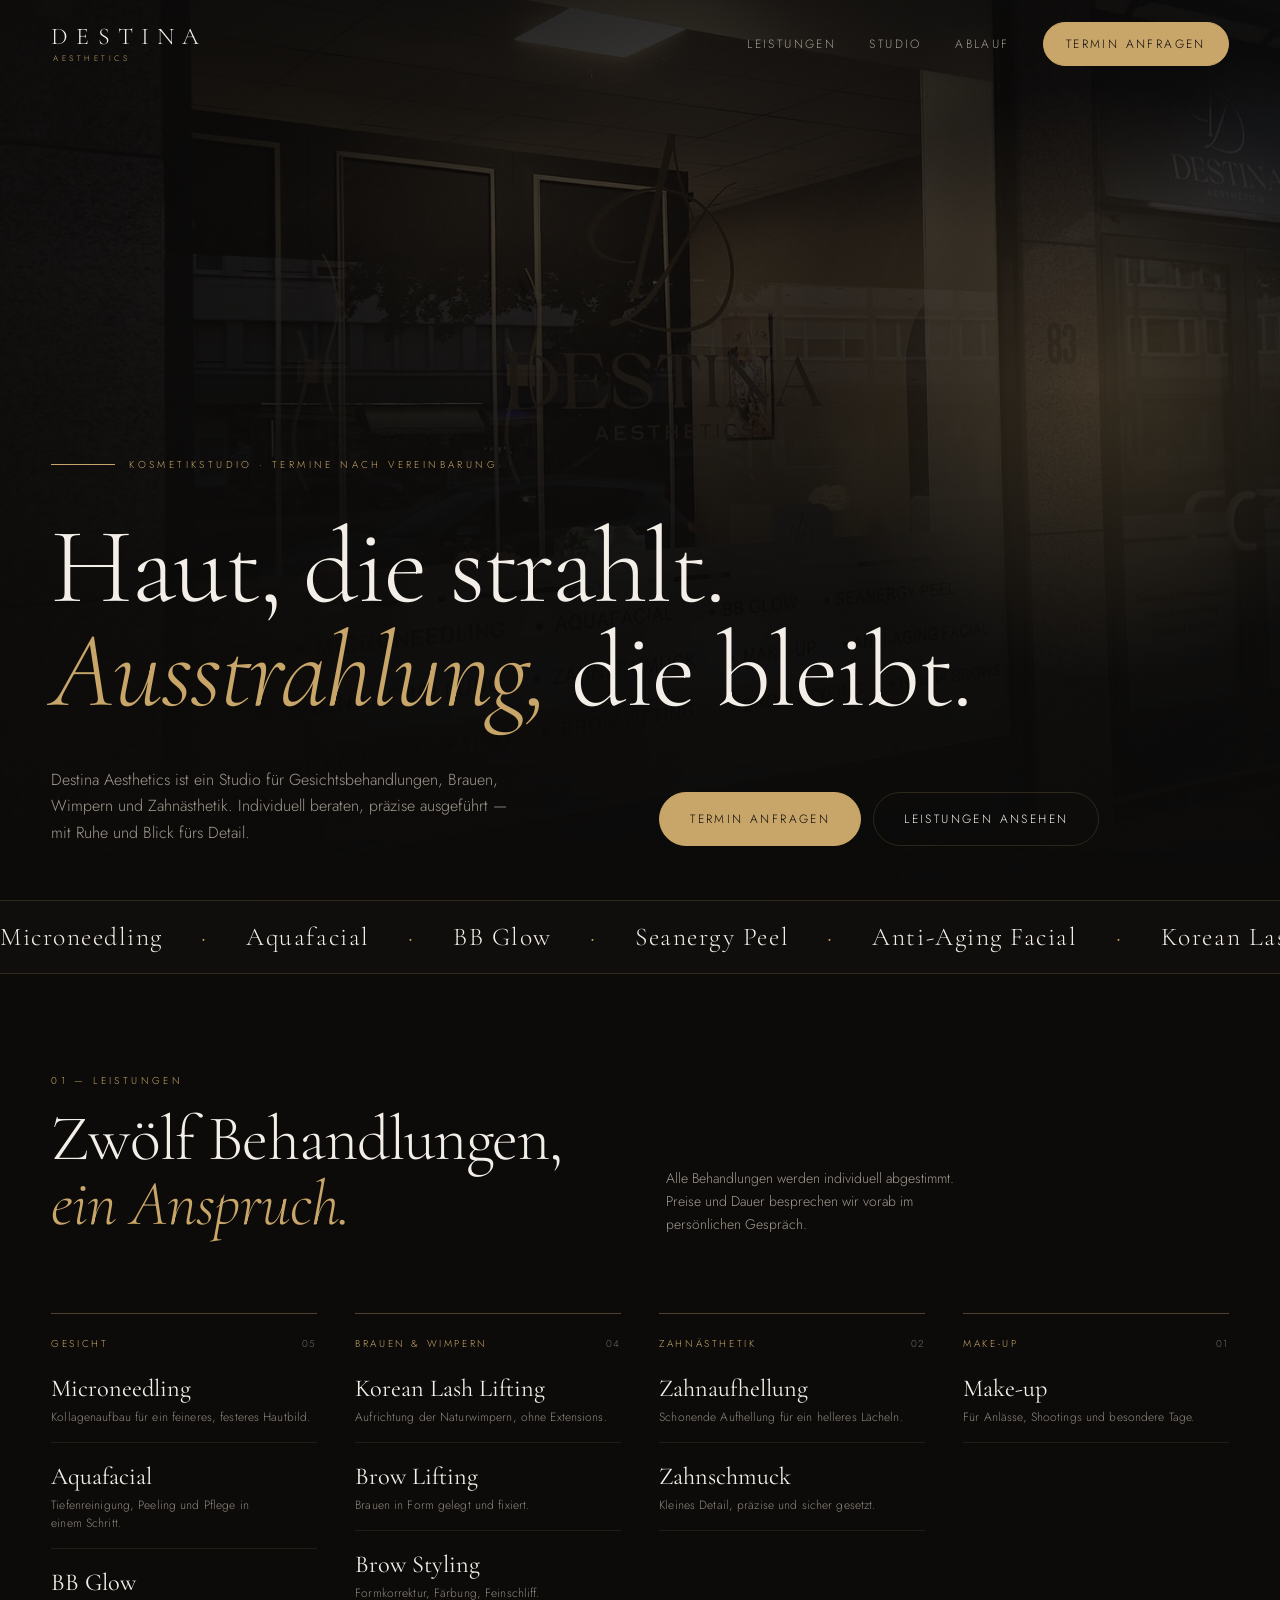
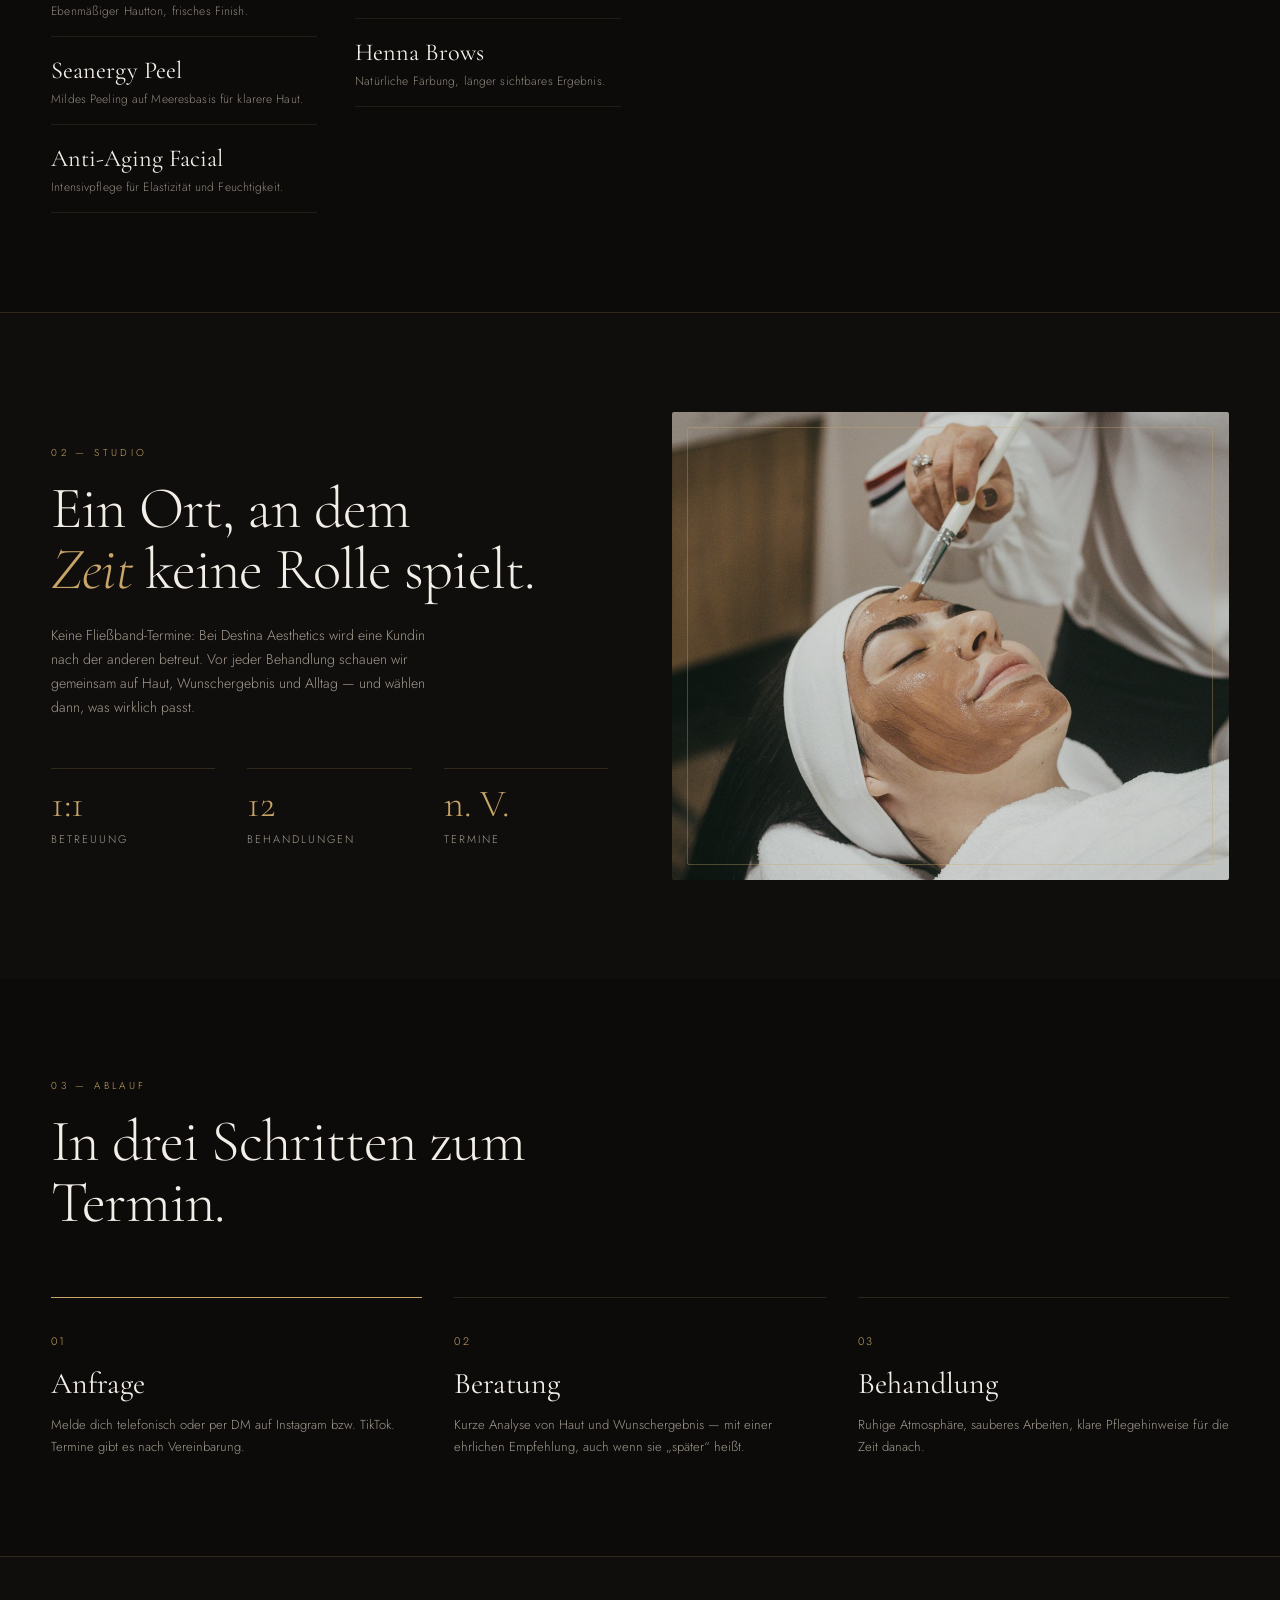
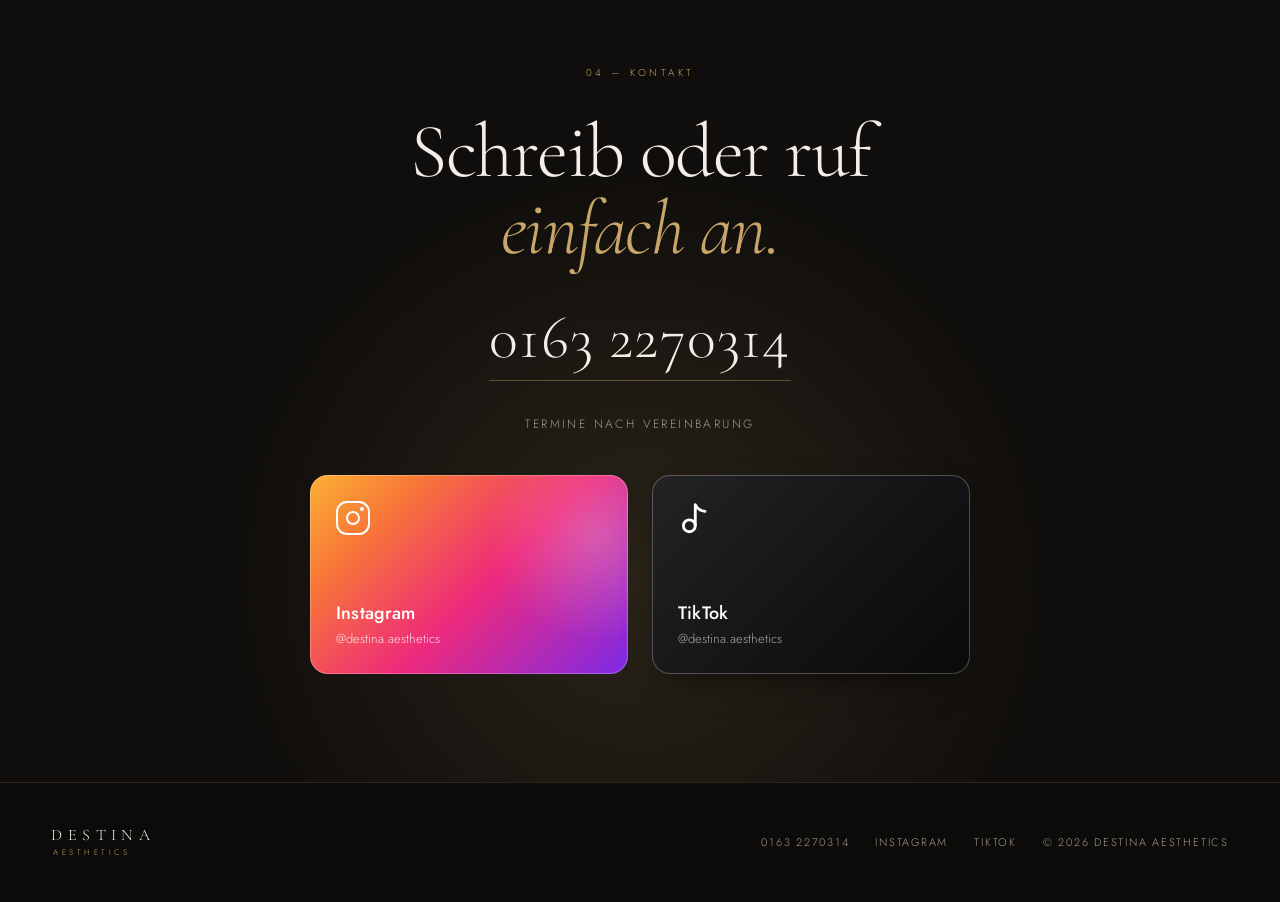
==== index.html @ 426e4614 "Destina Aesthetics: statische Website aus DC-Designdatei Die Vorlage nutzte ein Komponentenformat (<" ====
<!DOCTYPE html>
<html lang="de">
<head>
<meta charset="utf-8">
<meta name="viewport" content="width=device-width, initial-scale=1">
<title>Destina Aesthetics — Kosmetikstudio für Gesicht, Brauen, Wimpern & Zahnästhetik</title>
<meta name="description" content="Destina Aesthetics: Studio für Microneedling, Aquafacial, BB Glow, Brow &amp; Lash Lifting, Zahnaufhellung und Make-up. 1:1 Betreuung, Termine nach Vereinbarung.">
<meta name="theme-color" content="#0c0b0a">
<link rel="canonical" href="https://36ilyas.github.io/destina-aesthetics/">

<meta property="og:type" content="website">
<meta property="og:locale" content="de_DE">
<meta property="og:site_name" content="Destina Aesthetics">
<meta property="og:title" content="Destina Aesthetics — Haut, die strahlt.">
<meta property="og:description" content="Studio für Gesichtsbehandlungen, Brauen, Wimpern und Zahnästhetik. Individuell beraten, präzise ausgeführt.">
<meta property="og:image" content="https://36ilyas.github.io/destina-aesthetics/assets/img/hero.jpg">
<meta name="twitter:card" content="summary_large_image">

<link rel="icon" href="assets/img/favicon.svg" type="image/svg+xml">
<link rel="apple-touch-icon" href="assets/img/favicon.svg">

<link rel="preconnect" href="https://fonts.googleapis.com">
<link rel="preconnect" href="https://fonts.gstatic.com" crossorigin>
<link href="https://fonts.googleapis.com/css2?family=Cormorant+Garamond:ital,wght@0,300;0,400;0,500;1,300;1,400&family=Jost:wght@300;400;500&display=swap" rel="stylesheet">
<script>document.documentElement.classList.add('js');</script>
<link rel="stylesheet" href="assets/css/styles.css">

<script type="application/ld+json">
{
  "@context": "https://schema.org",
  "@type": "BeautySalon",
  "name": "Destina Aesthetics",
  "description": "Kosmetikstudio für Gesichtsbehandlungen, Brauen, Wimpern und Zahnästhetik.",
  "telephone": "+491632270314",
  "image": "https://36ilyas.github.io/destina-aesthetics/assets/img/hero.jpg",
  "url": "https://36ilyas.github.io/destina-aesthetics/",
  "sameAs": [
    "https://instagram.com/destina.aesthetics",
    "https://www.tiktok.com/@destina.aesthetics"
  ],
  "priceRange": "$$"
}
</script>
</head>
<body>

<a class="skip-link" href="#leistungen">Zum Inhalt springen</a>

<header class="site-header" id="site-header">
  <div class="header-inner">
    <a class="brand" href="#top">
      <span class="brand-name">DESTINA</span>
      <span class="brand-sub">AESTHETICS</span>
    </a>

    <nav class="nav-desktop" aria-label="Hauptnavigation">
      <a class="nav-link" href="#leistungen">Leistungen</a>
      <a class="nav-link" href="#studio">Studio</a>
      <a class="nav-link" href="#ablauf">Ablauf</a>
      <a class="btn btn-gold btn-sm" href="tel:+491632270314">Termin anfragen</a>
    </nav>

    <button class="nav-toggle" id="nav-toggle" type="button" aria-label="Menü öffnen" aria-expanded="false" aria-controls="mobile-menu">
      <span></span>
      <span></span>
    </button>
  </div>
</header>

<div class="mobile-menu" id="mobile-menu" hidden>
  <div class="mobile-menu-top">
    <span class="brand-name">DESTINA</span>
    <button class="menu-close" id="menu-close" type="button" aria-label="Menü schließen">&times;</button>
  </div>
  <nav class="mobile-nav" aria-label="Mobile Navigation">
    <a href="#leistungen">Leistungen</a>
    <a href="#studio">Studio</a>
    <a href="#ablauf">Ablauf</a>
    <a href="#kontakt" class="is-gold">Kontakt</a>
  </nav>
  <div class="mobile-menu-foot">
    <a class="mobile-phone" href="tel:+491632270314">0163 2270314</a>
    <div class="pill-row">
      <a class="pill" href="https://instagram.com/destina.aesthetics" target="_blank" rel="noopener">Instagram</a>
      <a class="pill" href="https://www.tiktok.com/@destina.aesthetics" target="_blank" rel="noopener">TikTok</a>
    </div>
  </div>
</div>

<main>

  <section class="hero" id="top">
    <div class="hero-media"><div class="hero-image"></div></div>
    <div class="hero-veil hero-veil-v"></div>
    <div class="hero-veil hero-veil-h"></div>
    <div class="hero-glow" aria-hidden="true"></div>

    <div class="hero-inner">
      <div class="eyebrow-row" data-reveal>
        <span class="rule"></span>
        <span class="eyebrow">Kosmetikstudio · Termine nach Vereinbarung</span>
      </div>

      <h1 class="hero-title" data-reveal>Haut, die strahlt.<br><em>Ausstrahlung,</em> die bleibt.</h1>

      <div class="hero-bottom">
        <p class="hero-lead" data-reveal>Destina Aesthetics ist ein Studio für Gesichtsbehandlungen, Brauen, Wimpern und Zahnästhetik. Individuell beraten, präzise ausgeführt — mit Ruhe und Blick fürs Detail.</p>
        <div class="hero-actions" data-reveal>
          <a class="btn btn-gold" href="tel:+491632270314">Termin anfragen</a>
          <a class="btn btn-ghost" href="#leistungen">Leistungen ansehen</a>
        </div>
      </div>
    </div>
  </section>

  <div class="marquee" aria-hidden="true">
    <div class="marquee-track">
      <div class="marquee-group">
        <span>Microneedling</span><span class="dot">·</span>
        <span>Aquafacial</span><span class="dot">·</span>
        <span>BB Glow</span><span class="dot">·</span>
        <span>Seanergy Peel</span><span class="dot">·</span>
        <span>Anti-Aging Facial</span><span class="dot">·</span>
        <span>Korean Lash Lifting</span><span class="dot">·</span>
        <span>Brow Lifting</span><span class="dot">·</span>
        <span>Henna Brows</span><span class="dot">·</span>
        <span>Zahnaufhellung</span><span class="dot">·</span>
        <span>Zahnschmuck</span><span class="dot">·</span>
        <span>Make-up</span><span class="dot">·</span>
      </div>
      <div class="marquee-group">
        <span>Microneedling</span><span class="dot">·</span>
        <span>Aquafacial</span><span class="dot">·</span>
        <span>BB Glow</span><span class="dot">·</span>
        <span>Seanergy Peel</span><span class="dot">·</span>
        <span>Anti-Aging Facial</span><span class="dot">·</span>
        <span>Korean Lash Lifting</span><span class="dot">·</span>
        <span>Brow Lifting</span><span class="dot">·</span>
        <span>Henna Brows</span><span class="dot">·</span>
        <span>Zahnaufhellung</span><span class="dot">·</span>
        <span>Zahnschmuck</span><span class="dot">·</span>
        <span>Make-up</span><span class="dot">·</span>
      </div>
    </div>
  </div>

  <section class="section services" id="leistungen">
    <div class="wrap">
      <div class="section-head">
        <div>
          <span class="section-index" data-reveal>01 — Leistungen</span>
          <h2 class="section-title" data-reveal>Zwölf Behandlungen,<br><em>ein Anspruch.</em></h2>
        </div>
        <p class="section-note" data-reveal>Alle Behandlungen werden individuell abgestimmt. Preise und Dauer besprechen wir vorab im persönlichen Gespräch.</p>
      </div>

      <div class="service-grid">

        <div class="service-col" data-reveal>
          <div class="service-col-head">
            <span class="service-cat">Gesicht</span>
            <span class="service-count">05</span>
          </div>
          <div class="service-items">
            <article class="service-item">
              <h3>Microneedling</h3>
              <p>Kollagenaufbau für ein feineres, festeres Hautbild.</p>
            </article>
            <article class="service-item">
              <h3>Aquafacial</h3>
              <p>Tiefenreinigung, Peeling und Pflege in einem Schritt.</p>
            </article>
            <article class="service-item">
              <h3>BB Glow</h3>
              <p>Ebenmäßiger Hautton, frisches Finish.</p>
            </article>
            <article class="service-item">
              <h3>Seanergy Peel</h3>
              <p>Mildes Peeling auf Meeresbasis für klarere Haut.</p>
            </article>
            <article class="service-item">
              <h3>Anti-Aging Facial</h3>
              <p>Intensivpflege für Elastizität und Feuchtigkeit.</p>
            </article>
          </div>
        </div>

        <div class="service-col" data-reveal>
          <div class="service-col-head">
            <span class="service-cat">Brauen &amp; Wimpern</span>
            <span class="service-count">04</span>
          </div>
          <div class="service-items">
            <article class="service-item">
              <h3>Korean Lash Lifting</h3>
              <p>Aufrichtung der Naturwimpern, ohne Extensions.</p>
            </article>
            <article class="service-item">
              <h3>Brow Lifting</h3>
              <p>Brauen in Form gelegt und fixiert.</p>
            </article>
            <article class="service-item">
              <h3>Brow Styling</h3>
              <p>Formkorrektur, Färbung, Feinschliff.</p>
            </article>
            <article class="service-item">
              <h3>Henna Brows</h3>
              <p>Natürliche Färbung, länger sichtbares Ergebnis.</p>
            </article>
          </div>
        </div>

        <div class="service-col" data-reveal>
          <div class="service-col-head">
            <span class="service-cat">Zahnästhetik</span>
            <span class="service-count">02</span>
          </div>
          <div class="service-items">
            <article class="service-item">
              <h3>Zahnaufhellung</h3>
              <p>Schonende Aufhellung für ein helleres Lächeln.</p>
            </article>
            <article class="service-item">
              <h3>Zahnschmuck</h3>
              <p>Kleines Detail, präzise und sicher gesetzt.</p>
            </article>
          </div>
        </div>

        <div class="service-col" data-reveal>
          <div class="service-col-head">
            <span class="service-cat">Make-up</span>
            <span class="service-count">01</span>
          </div>
          <div class="service-items">
            <article class="service-item">
              <h3>Make-up</h3>
              <p>Für Anlässe, Shootings und besondere Tage.</p>
            </article>
          </div>
        </div>

      </div>
    </div>
  </section>

  <section class="section studio" id="studio">
    <div class="wrap studio-grid">
      <div>
        <span class="section-index" data-reveal>02 — Studio</span>
        <h2 class="section-title section-title-sm" data-reveal>Ein Ort, an dem<br><em>Zeit</em> keine Rolle spielt.</h2>
        <p class="studio-text" data-reveal>Keine Fließband-Termine: Bei Destina Aesthetics wird eine Kundin nach der anderen betreut. Vor jeder Behandlung schauen wir gemeinsam auf Haut, Wunschergebnis und Alltag — und wählen dann, was wirklich passt.</p>

        <div class="stats" data-reveal>
          <div class="stat">
            <div class="stat-value">1:1</div>
            <div class="stat-label">Betreuung</div>
          </div>
          <div class="stat">
            <div class="stat-value">12</div>
            <div class="stat-label">Behandlungen</div>
          </div>
          <div class="stat">
            <div class="stat-value">n. V.</div>
            <div class="stat-label">Termine</div>
          </div>
        </div>
      </div>

      <figure class="studio-figure" data-reveal>
        <img src="assets/img/studio.jpg" alt="Gesichtsbehandlung im Studio: Maske wird mit dem Pinsel aufgetragen" width="1400" height="934" loading="lazy" decoding="async">
        <span class="studio-frame" aria-hidden="true"></span>
      </figure>
    </div>
  </section>

  <section class="section process" id="ablauf">
    <div class="wrap">
      <span class="section-index" data-reveal>03 — Ablauf</span>
      <h2 class="section-title section-title-sm process-title" data-reveal>In drei Schritten zum Termin.</h2>

      <div class="steps">
        <div class="step step-active" data-reveal>
          <span class="step-num">01</span>
          <h3>Anfrage</h3>
          <p>Melde dich telefonisch oder per DM auf Instagram bzw. TikTok. Termine gibt es nach Vereinbarung.</p>
        </div>
        <div class="step" data-reveal>
          <span class="step-num">02</span>
          <h3>Beratung</h3>
          <p>Kurze Analyse von Haut und Wunschergebnis — mit einer ehrlichen Empfehlung, auch wenn sie „später“ heißt.</p>
        </div>
        <div class="step" data-reveal>
          <span class="step-num">03</span>
          <h3>Behandlung</h3>
          <p>Ruhige Atmosphäre, sauberes Arbeiten, klare Pflegehinweise für die Zeit danach.</p>
        </div>
      </div>
    </div>
  </section>

  <section class="section contact" id="kontakt">
    <div class="contact-glow" aria-hidden="true"></div>
    <div class="contact-inner">
      <span class="section-index" data-reveal>04 — Kontakt</span>
      <h2 class="contact-title" data-reveal>Schreib oder ruf<br><em>einfach an.</em></h2>
      <a class="contact-phone" href="tel:+491632270314" data-reveal>0163 2270314</a>
      <p class="contact-note" data-reveal>Termine nach Vereinbarung</p>

      <div class="social-cards" data-reveal>
        <a class="social-card social-ig" href="https://instagram.com/destina.aesthetics" target="_blank" rel="noopener">
          <span class="social-shine" aria-hidden="true"></span>
          <span class="ig-mark" aria-hidden="true"><span></span><span></span></span>
          <span class="social-text">
            <span class="social-name">Instagram</span>
            <span class="social-handle">@destina.aesthetics</span>
          </span>
        </a>
        <a class="social-card social-tt" href="https://www.tiktok.com/@destina.aesthetics" target="_blank" rel="noopener">
          <svg class="tt-mark" viewBox="0 0 24 24" aria-hidden="true">
            <circle cx="8" cy="17.5" r="4.2" fill="none" stroke="#fff" stroke-width="2"></circle>
            <path d="M12.2 17.5V2.6c1.6 3.1 3.9 4.6 6.9 4.7" fill="none" stroke="#fff" stroke-width="2" stroke-linecap="round" stroke-linejoin="round"></path>
          </svg>
          <span class="social-text">
            <span class="social-name">TikTok</span>
            <span class="social-handle">@destina.aesthetics</span>
          </span>
        </a>
      </div>
    </div>
  </section>

</main>

<footer class="site-footer">
  <div class="wrap footer-inner">
    <div class="brand">
      <span class="brand-name brand-name-sm">DESTINA</span>
      <span class="brand-sub">AESTHETICS</span>
    </div>
    <div class="footer-links">
      <a href="tel:+491632270314">0163 2270314</a>
      <a href="https://instagram.com/destina.aesthetics" target="_blank" rel="noopener">Instagram</a>
      <a href="https://www.tiktok.com/@destina.aesthetics" target="_blank" rel="noopener">TikTok</a>
      <span>© 2026 Destina Aesthetics</span>
    </div>
  </div>
</footer>

<script src="assets/js/main.js" defer></script>
</body>
</html>
---- assets/css/styles.css ----
/* ==========================================================================
   Destina Aesthetics — Stylesheet
   ========================================================================== */

:root {
  --gold: #c8a568;
  --gold-soft: #e3caa0;
  --ink: #f3eee7;
  --muted: #a29a8e;
  --dim: #8f877c;
  --faint: #6f675d;
  --bg: #0c0b0a;
  --bg-alt: #100e0c;
  --line: rgba(200, 165, 104, .18);
  --line-soft: rgba(200, 165, 104, .12);
  --line-strong: rgba(200, 165, 104, .35);
  --serif: 'Cormorant Garamond', Georgia, 'Times New Roman', serif;
  --sans: 'Jost', 'Helvetica Neue', Helvetica, Arial, sans-serif;
  --gutter: clamp(18px, 4vw, 56px);
  --section-y: clamp(70px, 11vh, 150px);
  --ease: cubic-bezier(.2, .8, .2, 1);
}

*, *::before, *::after { box-sizing: border-box; }

html {
  scroll-behavior: smooth;
  -webkit-text-size-adjust: 100%;
}

body {
  margin: 0;
  background: var(--bg);
  color: var(--ink);
  font-family: var(--sans);
  font-weight: 300;
  overflow-x: hidden;
  -webkit-font-smoothing: antialiased;
}

a { color: var(--gold); text-decoration: none; }
a:hover { color: var(--gold-soft); }
img { max-width: 100%; display: block; }
::selection { background: var(--gold); color: #0c0b0a; }

:focus-visible {
  outline: 2px solid var(--gold);
  outline-offset: 3px;
  border-radius: 2px;
}

.wrap { max-width: 1440px; margin: 0 auto; }

.skip-link {
  position: absolute;
  left: -9999px;
  top: 0;
  z-index: 200;
  background: var(--gold);
  color: #0c0b0a;
  padding: 12px 20px;
  font-size: 12px;
  letter-spacing: .2em;
  text-transform: uppercase;
}
.skip-link:focus { left: 12px; top: 12px; color: #0c0b0a; }

/* Animations ------------------------------------------------------------- */

@keyframes dsMarquee {
  from { transform: translate3d(0, 0, 0); }
  to   { transform: translate3d(-50%, 0, 0); }
}
@keyframes dsZoom {
  from { transform: scale(1.01); }
  to   { transform: scale(1.09); }
}
@keyframes dsGlow {
  0%, 100% { opacity: .45; transform: scale(1); }
  50%      { opacity: .7;  transform: scale(1.08); }
}

/* Reveal-on-scroll. Only armed when JS is running (html.js), so a failed
   script never leaves the page blank. */
.js [data-reveal] {
  opacity: 0;
  transform: translateY(26px);
  filter: blur(6px);
  transition:
    opacity .95s cubic-bezier(.16, .84, .24, 1) var(--reveal-delay, 0ms),
    transform 1.05s cubic-bezier(.16, .84, .24, 1) var(--reveal-delay, 0ms),
    filter .9s ease;
}
.js [data-reveal].is-in {
  opacity: 1;
  transform: none;
  filter: blur(0);
}

/* Buttons ---------------------------------------------------------------- */

.btn {
  display: inline-block;
  font-size: 12px;
  letter-spacing: .2em;
  text-transform: uppercase;
  padding: 17px 30px;
  border-radius: 999px;
  transition: transform .4s var(--ease), background .4s ease, border-color .4s ease, color .35s ease;
}
.btn-sm { padding: 12px 22px; }

.btn-gold { color: #0c0b0a; background: var(--gold); border: 1px solid var(--gold); }
.btn-gold:hover { background: var(--ink); border-color: var(--ink); color: #0c0b0a; transform: translateY(-2px); }
.btn-sm.btn-gold:hover { transform: none; }

.btn-ghost { color: var(--ink); border: 1px solid var(--line); }
.btn-ghost:hover { color: var(--ink); border-color: var(--gold); transform: translateY(-2px); }

/* Header ----------------------------------------------------------------- */

.site-header {
  position: fixed;
  inset: 0 0 auto 0;
  z-index: 80;
  border-bottom: 1px solid transparent;
  transition: background .5s ease, backdrop-filter .5s ease, border-color .5s ease;
}
.site-header.is-scrolled {
  background: rgba(12, 11, 10, .82);
  -webkit-backdrop-filter: blur(14px);
  backdrop-filter: blur(14px);
  border-bottom-color: var(--line);
}

.header-inner {
  max-width: 1440px;
  margin: 0 auto;
  padding: clamp(14px, 1.8vw, 22px) var(--gutter);
  display: flex;
  align-items: center;
  justify-content: space-between;
  gap: 20px;
}

.brand { display: grid; gap: 3px; color: var(--ink); }
.brand:hover { color: var(--ink); }
.brand-name {
  font-family: var(--serif);
  font-size: clamp(18px, 2vw, 24px);
  letter-spacing: .34em;
  line-height: 1;
}
.brand-name-sm { font-size: 16px; }
.brand-sub {
  font-size: 8px;
  letter-spacing: .44em;
  color: var(--gold);
  padding-left: 2px;
}

.nav-desktop {
  display: flex;
  align-items: center;
  gap: clamp(18px, 2.6vw, 40px);
}
.nav-link {
  font-size: 12px;
  letter-spacing: .2em;
  text-transform: uppercase;
  color: var(--muted);
  transition: color .35s ease;
}
.nav-link:hover { color: var(--ink); }

.nav-toggle {
  display: none;
  flex-direction: column;
  justify-content: center;
  gap: 6px;
  width: 46px;
  height: 46px;
  padding: 0 11px;
  background: transparent;
  border: 1px solid var(--line);
  border-radius: 999px;
  cursor: pointer;
}
.nav-toggle span { display: block; height: 1px; width: 100%; background: var(--gold); }

@media (max-width: 900px) {
  .nav-desktop { display: none; }
  .nav-toggle { display: flex; }
}

/* Mobile menu ------------------------------------------------------------ */

.mobile-menu {
  position: fixed;
  inset: 0;
  z-index: 90;
  background: var(--bg);
  display: flex;
  flex-direction: column;
  padding: clamp(18px, 4vw, 40px);
}
.mobile-menu[hidden] { display: none; }

.mobile-menu-top {
  display: flex;
  align-items: center;
  justify-content: space-between;
}
.menu-close {
  width: 46px;
  height: 46px;
  background: transparent;
  border: 1px solid var(--line);
  border-radius: 999px;
  color: var(--gold);
  font-size: 20px;
  line-height: 1;
  cursor: pointer;
}

.mobile-nav {
  margin: auto 0;
  display: grid;
  gap: clamp(10px, 2vw, 18px);
}
.mobile-nav a {
  font-family: var(--serif);
  font-size: clamp(38px, 12vw, 60px);
  color: var(--ink);
  line-height: 1.05;
}
.mobile-nav a.is-gold { color: var(--gold); }

.mobile-menu-foot { display: grid; gap: 14px; }
.mobile-phone { font-size: 14px; letter-spacing: .16em; }
.pill-row { display: flex; gap: 10px; flex-wrap: wrap; }
.pill {
  font-size: 11px;
  letter-spacing: .2em;
  text-transform: uppercase;
  border: 1px solid var(--line);
  border-radius: 999px;
  padding: 12px 20px;
  color: var(--muted);
  transition: color .35s ease, border-color .35s ease;
}
.pill:hover { color: var(--ink); border-color: var(--gold); }

/* Hero ------------------------------------------------------------------- */

.hero {
  position: relative;
  min-height: 100svh;
  display: flex;
  align-items: flex-end;
  overflow: hidden;
  padding: clamp(110px, 14vh, 180px) var(--gutter) clamp(40px, 6vh, 80px);
}
.hero-media { position: absolute; inset: 0; overflow: hidden; }
.hero-image {
  position: absolute;
  inset: -4%;
  background-image: url('../img/hero.jpg');
  background-size: cover;
  background-position: 44% calc(8% - 50px);
  opacity: .55;
  filter: saturate(.68) contrast(1.06) brightness(.92);
  animation: dsZoom 26s ease-in-out infinite alternate;
  will-change: transform;
}
.hero-veil { position: absolute; inset: 0; }
.hero-veil-v {
  background: linear-gradient(180deg,
    rgba(12, 11, 10, .70) 0%,
    rgba(12, 11, 10, .30) 26%,
    rgba(12, 11, 10, .88) 66%,
    rgba(12, 11, 10, .99) 100%);
}
.hero-veil-h {
  background: linear-gradient(90deg,
    rgba(12, 11, 10, .78) 0%,
    rgba(12, 11, 10, .15) 55%,
    rgba(12, 11, 10, .50) 100%);
}
.hero-glow {
  position: absolute;
  top: 8%;
  right: -10%;
  width: min(60vw, 620px);
  height: min(60vw, 620px);
  border-radius: 50%;
  background: radial-gradient(circle, rgba(200, 165, 104, .22), rgba(200, 165, 104, 0) 68%);
  animation: dsGlow 9s ease-in-out infinite;
  pointer-events: none;
}

.hero-inner {
  position: relative;
  width: 100%;
  max-width: 1440px;
  margin: 0 auto;
  display: grid;
  gap: clamp(26px, 4vw, 44px);
}

.eyebrow-row { display: flex; align-items: center; gap: 14px; flex-wrap: wrap; }
.rule { width: clamp(28px, 5vw, 64px); height: 1px; background: var(--gold); }
.eyebrow {
  font-size: 10px;
  letter-spacing: .34em;
  text-transform: uppercase;
  color: var(--gold);
}

.hero-title {
  margin: 0;
  font-family: var(--serif);
  font-weight: 300;
  font-size: clamp(42px, 8.4vw, 132px);
  line-height: .96;
  letter-spacing: -.02em;
  text-wrap: balance;
}
.hero-title em { font-style: italic; color: var(--gold); }

.hero-bottom {
  display: grid;
  grid-template-columns: repeat(auto-fit, minmax(280px, 1fr));
  gap: clamp(24px, 3vw, 48px);
  align-items: end;
}
.hero-lead {
  margin: 0;
  max-width: 52ch;
  color: var(--muted);
  font-size: clamp(15px, 1.25vw, 19px);
  line-height: 1.65;
  text-wrap: pretty;
}
.hero-actions { display: flex; flex-wrap: wrap; gap: 12px; }

/* Marquee ---------------------------------------------------------------- */

.marquee {
  border-top: 1px solid var(--line);
  border-bottom: 1px solid var(--line);
  padding: clamp(14px, 1.6vw, 22px) 0;
  overflow: hidden;
  background: var(--bg-alt);
}
.marquee-track {
  display: flex;
  width: max-content;
  animation: dsMarquee 42s linear infinite;
  will-change: transform;
}
.marquee-group {
  display: flex;
  align-items: center;
  gap: clamp(20px, 3vw, 44px);
  padding-right: clamp(20px, 3vw, 44px);
}
.marquee-group span {
  font-family: var(--serif);
  font-size: clamp(18px, 2vw, 30px);
  letter-spacing: .06em;
  white-space: nowrap;
}
.marquee-group .dot { color: var(--gold); }

/* Sections --------------------------------------------------------------- */

.section { padding: var(--section-y) var(--gutter); }

.section-index {
  display: block;
  font-size: 10px;
  letter-spacing: .34em;
  text-transform: uppercase;
  color: var(--gold);
  margin-bottom: 18px;
}

.section-title {
  margin: 0;
  font-family: var(--serif);
  font-weight: 300;
  font-size: clamp(34px, 5vw, 68px);
  line-height: 1.02;
  letter-spacing: -.015em;
}
.section-title em { font-style: italic; color: var(--gold); }
.section-title-sm { font-size: clamp(32px, 4.6vw, 62px); line-height: 1.04; }

/* Services --------------------------------------------------------------- */

.section-head {
  display: grid;
  grid-template-columns: repeat(auto-fit, minmax(300px, 1fr));
  gap: clamp(24px, 4vw, 64px);
  align-items: end;
  margin-bottom: clamp(40px, 6vw, 80px);
}
.section-note {
  margin: 0;
  max-width: 42ch;
  color: var(--muted);
  font-size: clamp(14px, 1.05vw, 17px);
  line-height: 1.65;
  text-wrap: pretty;
}

.service-grid {
  display: grid;
  grid-template-columns: repeat(auto-fit, minmax(240px, 1fr));
  gap: clamp(24px, 3vw, 44px);
}
.service-col {
  border-top: 1px solid var(--line-strong);
  padding-top: clamp(16px, 1.8vw, 22px);
}
.service-col-head {
  display: flex;
  align-items: baseline;
  justify-content: space-between;
  gap: 12px;
  margin-bottom: clamp(16px, 2vw, 24px);
}
.service-cat {
  font-size: 10px;
  letter-spacing: .26em;
  text-transform: uppercase;
  color: var(--gold);
}
.service-count { font-size: 10px; letter-spacing: .14em; color: var(--faint); }

.service-items { display: grid; gap: clamp(14px, 1.6vw, 20px); }
.service-item {
  display: grid;
  gap: 5px;
  padding-bottom: clamp(12px, 1.4vw, 16px);
  border-bottom: 1px solid var(--line-soft);
  transition: border-color .4s ease;
}
.service-item:hover { border-bottom-color: var(--line-strong); }
.service-item h3 {
  margin: 0;
  font-family: var(--serif);
  font-weight: 400;
  font-size: clamp(20px, 1.9vw, 26px);
  line-height: 1.15;
}
.service-item p {
  margin: 0;
  color: var(--dim);
  font-size: 12px;
  line-height: 1.5;
  letter-spacing: .01em;
  text-wrap: pretty;
}

/* Studio ----------------------------------------------------------------- */

.studio {
  background: var(--bg-alt);
  border-top: 1px solid var(--line);
}
.studio-grid {
  display: grid;
  grid-template-columns: repeat(auto-fit, minmax(300px, 1fr));
  gap: clamp(34px, 5vw, 80px);
  align-items: center;
}
.studio-text {
  margin: 24px 0 0;
  max-width: 48ch;
  color: var(--muted);
  font-size: clamp(14px, 1.1vw, 17px);
  line-height: 1.7;
  text-wrap: pretty;
}
.stats {
  display: grid;
  grid-template-columns: repeat(auto-fit, minmax(150px, 1fr));
  gap: clamp(18px, 2.5vw, 32px);
  margin-top: clamp(30px, 4vw, 48px);
}
.stat { border-top: 1px solid var(--line); padding-top: 16px; }
.stat-value {
  font-family: var(--serif);
  font-size: clamp(26px, 3vw, 40px);
  color: var(--gold);
  line-height: 1;
}
.stat-label {
  font-size: 11px;
  letter-spacing: .18em;
  text-transform: uppercase;
  color: var(--muted);
  margin-top: 8px;
}

.studio-figure { position: relative; margin: 0; }
.studio-figure img {
  width: 100%;
  height: clamp(300px, 52vh, 600px);
  object-fit: cover;
  object-position: 52% 50%;
  border-radius: 2px;
  filter: saturate(.72) brightness(.86);
}
.studio-frame {
  position: absolute;
  inset: clamp(8px, 1.2vw, 16px);
  border: 1px solid var(--line-strong);
  border-radius: 2px;
  pointer-events: none;
}

/* Ablauf ----------------------------------------------------------------- */

.process-title {
  margin: 0 0 clamp(34px, 5vw, 64px);
  max-width: 22ch;
}
.steps {
  display: grid;
  grid-template-columns: repeat(auto-fit, minmax(250px, 1fr));
  gap: clamp(20px, 2.5vw, 36px);
}
.step {
  border-top: 1px solid var(--line);
  padding-top: clamp(20px, 2.5vw, 30px);
}
.step-active { border-top-color: var(--gold); }
.step-num { font-size: 11px; letter-spacing: .2em; color: var(--gold); }
.step h3 {
  margin: 14px 0 12px;
  font-family: var(--serif);
  font-weight: 400;
  font-size: clamp(22px, 2.4vw, 30px);
}
.step p {
  margin: 0;
  color: var(--muted);
  font-size: clamp(13px, 1vw, 16px);
  line-height: 1.65;
  text-wrap: pretty;
}

/* Kontakt ---------------------------------------------------------------- */

.contact {
  position: relative;
  padding: clamp(70px, 12vh, 160px) var(--gutter);
  background: var(--bg-alt);
  border-top: 1px solid var(--line);
  overflow: hidden;
}
.contact-glow {
  position: absolute;
  bottom: -30%;
  left: 50%;
  transform: translateX(-50%);
  width: min(90vw, 900px);
  height: min(90vw, 900px);
  border-radius: 50%;
  background: radial-gradient(circle, rgba(200, 165, 104, .14), rgba(200, 165, 104, 0) 65%);
  pointer-events: none;
}
.contact-inner {
  position: relative;
  max-width: 1000px;
  margin: 0 auto;
  text-align: center;
  display: grid;
  gap: clamp(22px, 3vw, 34px);
  justify-items: center;
}
.contact .section-index { margin-bottom: 0; }
.contact-title {
  margin: 0;
  font-family: var(--serif);
  font-weight: 300;
  font-size: clamp(34px, 6vw, 84px);
  line-height: 1;
  letter-spacing: -.02em;
}
.contact-title em { font-style: italic; color: var(--gold); }
.contact-phone {
  font-family: var(--serif);
  font-size: clamp(28px, 5vw, 60px);
  letter-spacing: .02em;
  color: var(--ink);
  border-bottom: 1px solid rgba(200, 165, 104, .4);
  padding-bottom: 6px;
  transition: color .4s ease, border-color .4s ease;
}
.contact-phone:hover { color: var(--gold); border-bottom-color: var(--gold); }
.contact-note {
  margin: 0;
  font-size: 12px;
  letter-spacing: .2em;
  text-transform: uppercase;
  color: var(--muted);
}

.social-cards {
  display: grid;
  grid-template-columns: repeat(auto-fit, minmax(min(100%, 240px), 1fr));
  gap: clamp(14px, 2vw, 24px);
  width: 100%;
  max-width: 660px;
  margin-top: 8px;
}
.social-card {
  position: relative;
  display: flex;
  flex-direction: column;
  justify-content: space-between;
  aspect-ratio: 1.6 / 1;
  padding: clamp(20px, 2.2vw, 26px);
  border-radius: 18px;
  text-align: left;
  color: #fff;
  overflow: hidden;
  transition: transform .5s var(--ease), box-shadow .5s ease;
}
.social-card:hover { color: #fff; transform: translateY(-4px); }

.social-ig {
  background: linear-gradient(135deg, #fbb034 0%, #f77737 22%, #ee2a7b 55%, #7d2ae8 100%);
  box-shadow: inset 0 0 0 1px rgba(255, 255, 255, .25);
}
.social-ig:hover {
  box-shadow: inset 0 0 0 1px rgba(255, 255, 255, .35), 0 22px 50px -18px rgba(238, 42, 123, .55);
}
.social-shine {
  position: absolute;
  top: -40%;
  right: -25%;
  width: 70%;
  height: 140%;
  background: radial-gradient(circle, rgba(255, 255, 255, .22), rgba(255, 255, 255, 0) 60%);
  pointer-events: none;
}

.social-tt {
  background: linear-gradient(135deg, #232326 0%, #131315 60%, #0a0a0b 100%);
  box-shadow: inset 0 0 0 1px rgba(255, 255, 255, .25), 0 14px 34px -18px rgba(0, 0, 0, .8);
}
.social-tt:hover {
  box-shadow: inset 0 0 0 1px rgba(255, 255, 255, .35), 0 22px 50px -20px rgba(0, 0, 0, .9);
}

.ig-mark {
  position: relative;
  display: block;
  flex: 0 0 auto;
  width: 34px;
  height: 34px;
  border: 2.4px solid #fff;
  border-radius: 11px;
}
.ig-mark span:first-child {
  position: absolute;
  top: 50%;
  left: 50%;
  transform: translate(-50%, -50%);
  width: 14px;
  height: 14px;
  border: 2.4px solid #fff;
  border-radius: 50%;
}
.ig-mark span:last-child {
  position: absolute;
  top: 4px;
  right: 4px;
  width: 4px;
  height: 4px;
  background: #fff;
  border-radius: 50%;
}
.tt-mark { width: 34px; height: 34px; flex: 0 0 auto; display: block; overflow: visible; }

.social-text { position: relative; display: grid; gap: 3px; }
.social-name {
  font-size: clamp(15px, 1.5vw, 18px);
  font-weight: 500;
  letter-spacing: .01em;
  color: #fff;
}
.social-handle { font-size: 13px; color: rgba(255, 255, 255, .82); }
.social-tt .social-handle { color: rgba(255, 255, 255, .62); }

/* Footer ----------------------------------------------------------------- */

.site-footer {
  padding: clamp(28px, 4vw, 44px) var(--gutter);
  border-top: 1px solid var(--line);
}
.footer-inner {
  display: flex;
  flex-wrap: wrap;
  gap: 16px 32px;
  align-items: center;
  justify-content: space-between;
}
.footer-links {
  display: flex;
  flex-wrap: wrap;
  gap: 14px 26px;
  font-size: 11px;
  letter-spacing: .16em;
  text-transform: uppercase;
  color: var(--muted);
}
.footer-links a { color: var(--muted); transition: color .35s ease; }
.footer-links a:hover { color: var(--gold); }

/* Reduced motion --------------------------------------------------------- */

@media (prefers-reduced-motion: reduce) {
  html { scroll-behavior: auto; }
  .hero-image, .hero-glow, .marquee-track { animation: none; }
  .js [data-reveal] { opacity: 1; transform: none; filter: none; transition: none; }
  * { transition-duration: .01ms !important; }
}
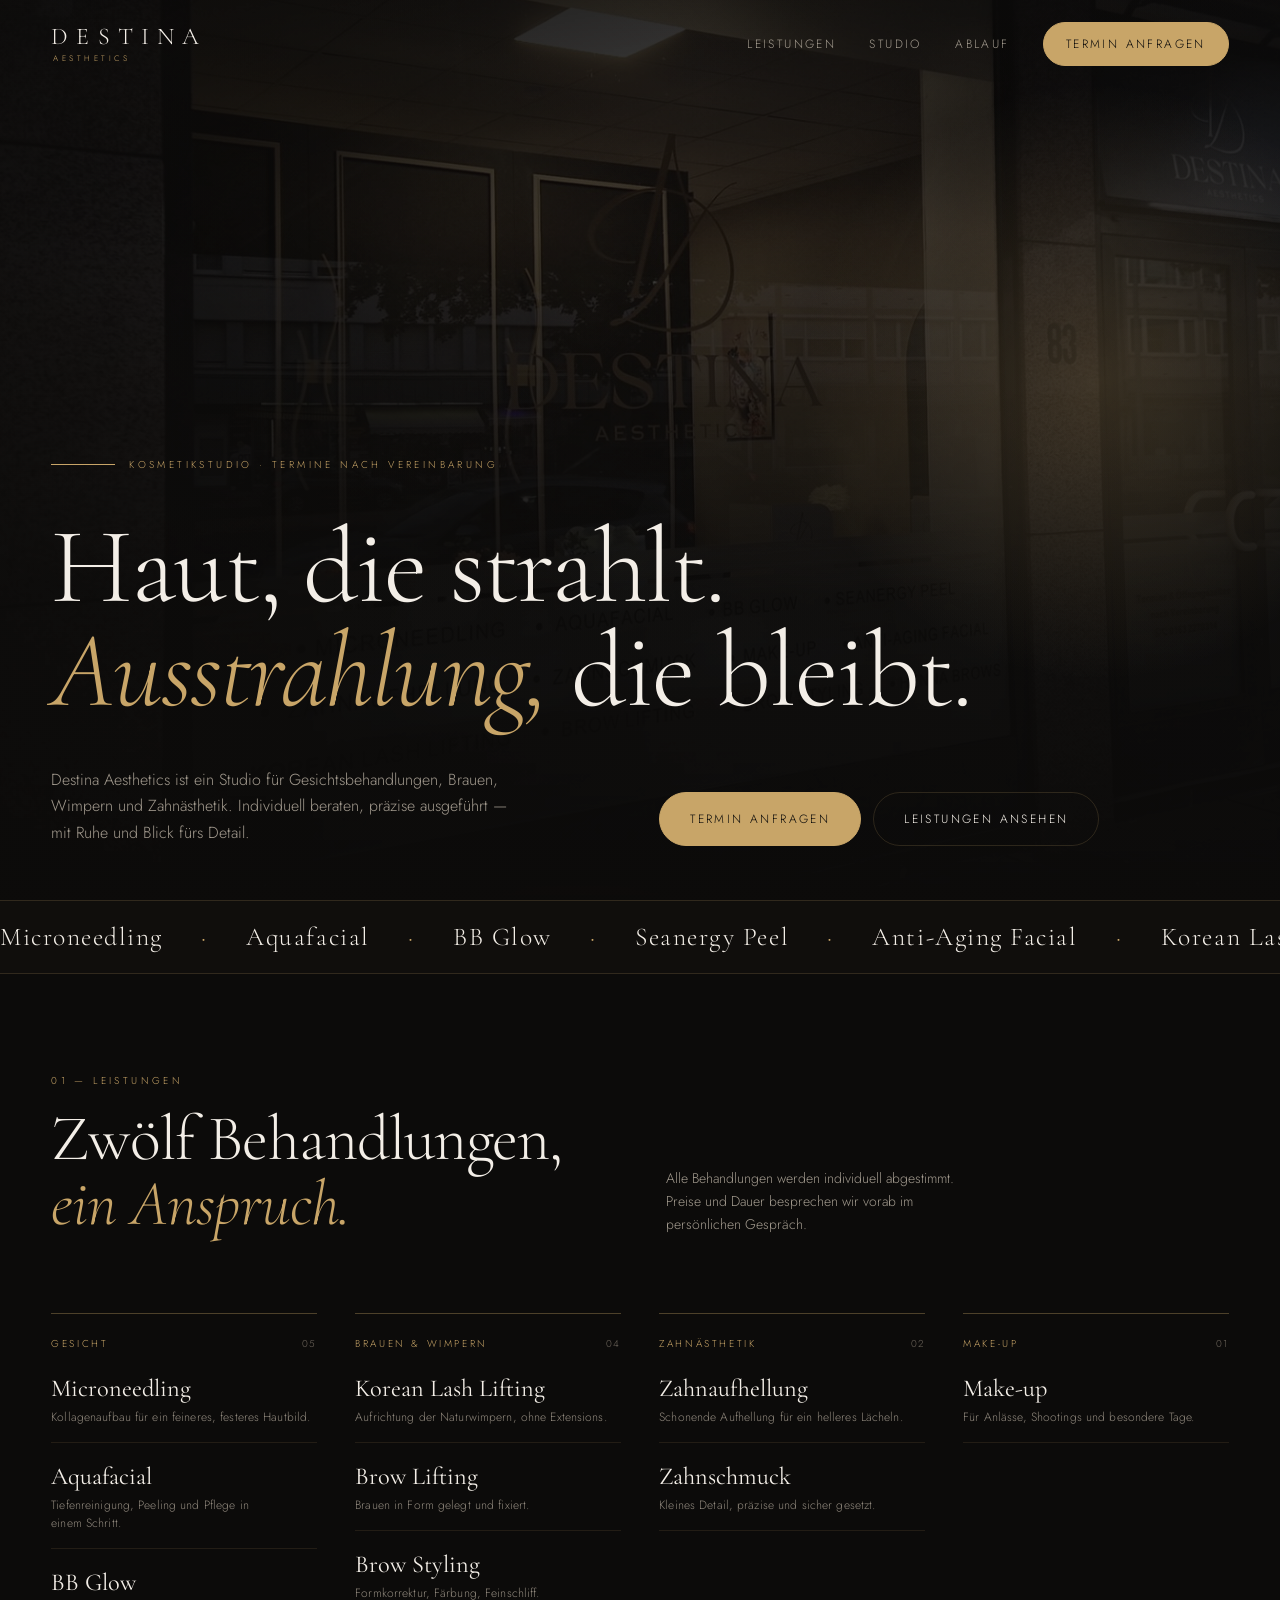
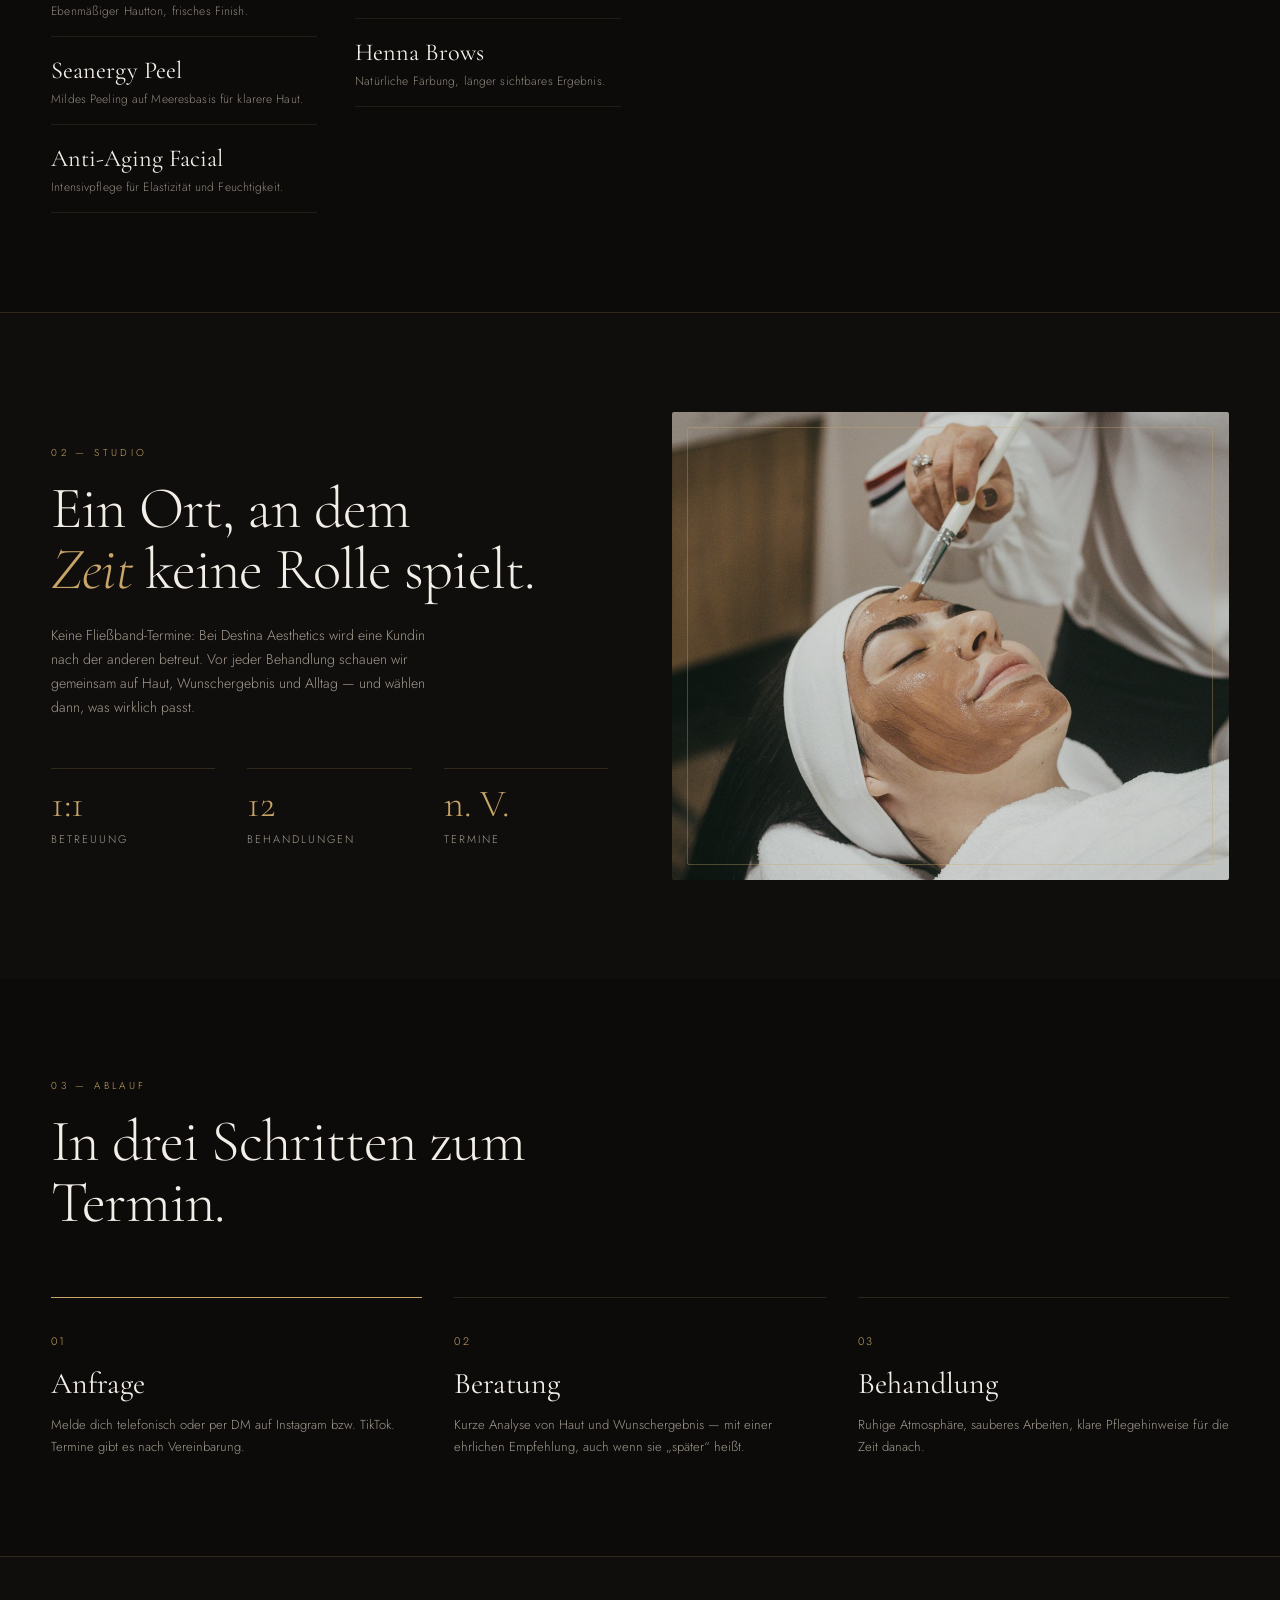
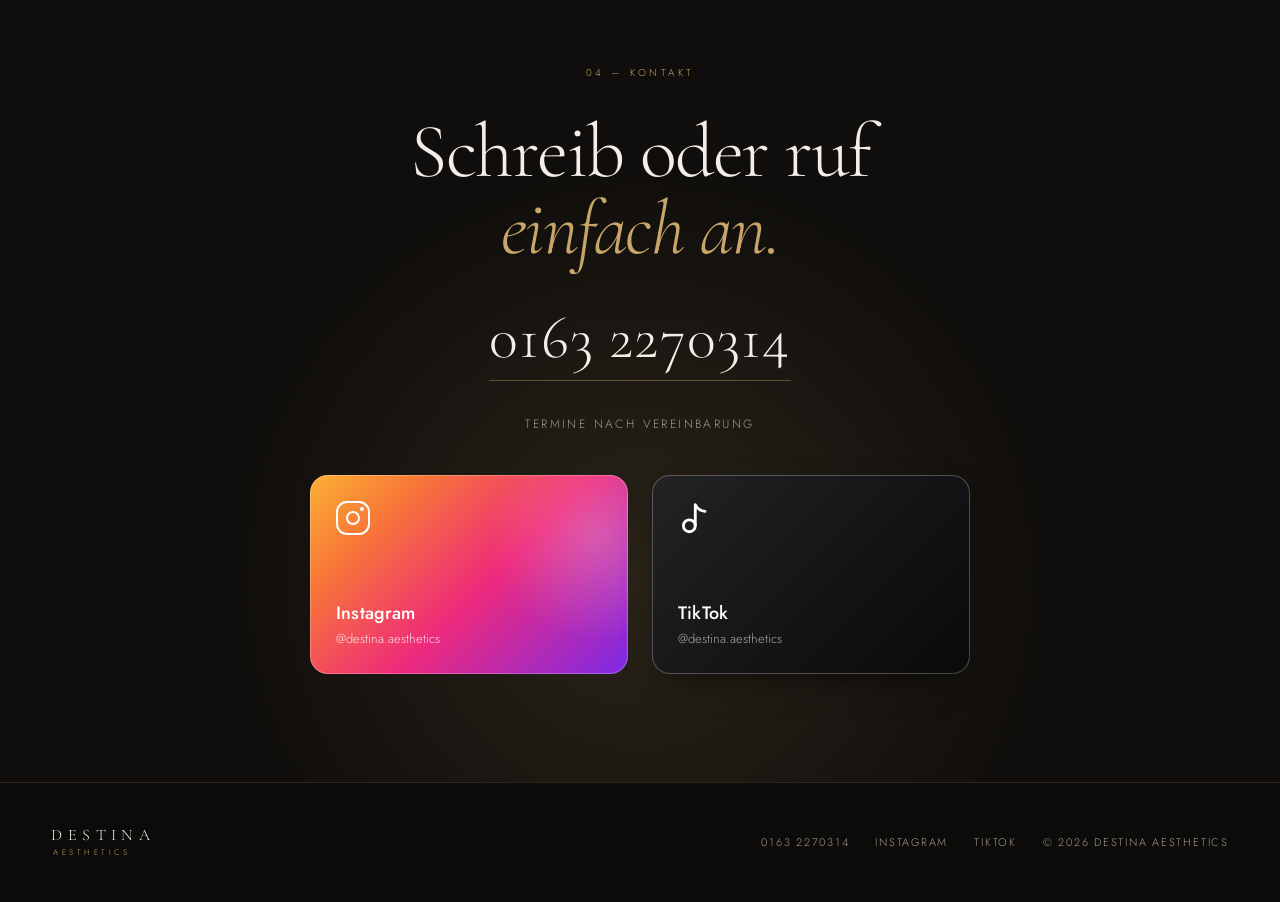
==== commit 219fa8d1: "Mobile-Menue smooth ein- und ausblenden Statt des harten hidden-Toggles fadet das Overlay jetzt uebe" ====
--- a/index.html
+++ b/index.html
@@ -67,7 +67,7 @@
   </div>
 </header>
 
-<div class="mobile-menu" id="mobile-menu" hidden>
+<div class="mobile-menu" id="mobile-menu">
   <div class="mobile-menu-top">
     <span class="brand-name">DESTINA</span>
     <button class="menu-close" id="menu-close" type="button" aria-label="Menü schließen">&times;</button>
--- a/assets/css/styles.css
+++ b/assets/css/styles.css
@@ -203,8 +203,41 @@
   display: flex;
   flex-direction: column;
   padding: clamp(18px, 4vw, 40px);
-}
-.mobile-menu[hidden] { display: none; }
+  opacity: 0;
+  visibility: hidden;
+  /* visibility springt erst nach dem Ausblenden -- sonst waere das Menue
+     sofort weg und die Opacity-Transition unsichtbar. */
+  transition: opacity .3s ease, visibility 0s linear .3s;
+}
+.mobile-menu.is-open {
+  opacity: 1;
+  visibility: visible;
+  transition: opacity .3s ease, visibility 0s;
+}
+
+/* Inhalt gestaffelt einblenden, beim Schliessen zuegig gemeinsam raus.
+   Die Verzoegerungen haengen an .is-open, damit das Schliessen ohne
+   Staffelung laeuft und vor dem Overlay fertig ist. */
+.mobile-menu-top,
+.mobile-nav a,
+.mobile-menu-foot {
+  opacity: 0;
+  transform: translateY(14px);
+  transition: opacity .22s ease, transform .22s ease;
+}
+.mobile-menu.is-open .mobile-menu-top,
+.mobile-menu.is-open .mobile-nav a,
+.mobile-menu.is-open .mobile-menu-foot {
+  opacity: 1;
+  transform: none;
+  transition: opacity .5s ease, transform .6s var(--ease);
+}
+.mobile-menu.is-open .mobile-menu-top           { transition-delay: .05s; }
+.mobile-menu.is-open .mobile-nav a:nth-child(1) { transition-delay: .08s; }
+.mobile-menu.is-open .mobile-nav a:nth-child(2) { transition-delay: .13s; }
+.mobile-menu.is-open .mobile-nav a:nth-child(3) { transition-delay: .18s; }
+.mobile-menu.is-open .mobile-nav a:nth-child(4) { transition-delay: .23s; }
+.mobile-menu.is-open .mobile-menu-foot          { transition-delay: .28s; }
 
 .mobile-menu-top {
   display: flex;
@@ -729,5 +762,5 @@
   html { scroll-behavior: auto; }
   .hero-image, .hero-glow, .marquee-track { animation: none; }
   .js [data-reveal] { opacity: 1; transform: none; filter: none; transition: none; }
-  * { transition-duration: .01ms !important; }
-}
+  * { transition-duration: .01ms !important; transition-delay: 0s !important; }
+}
